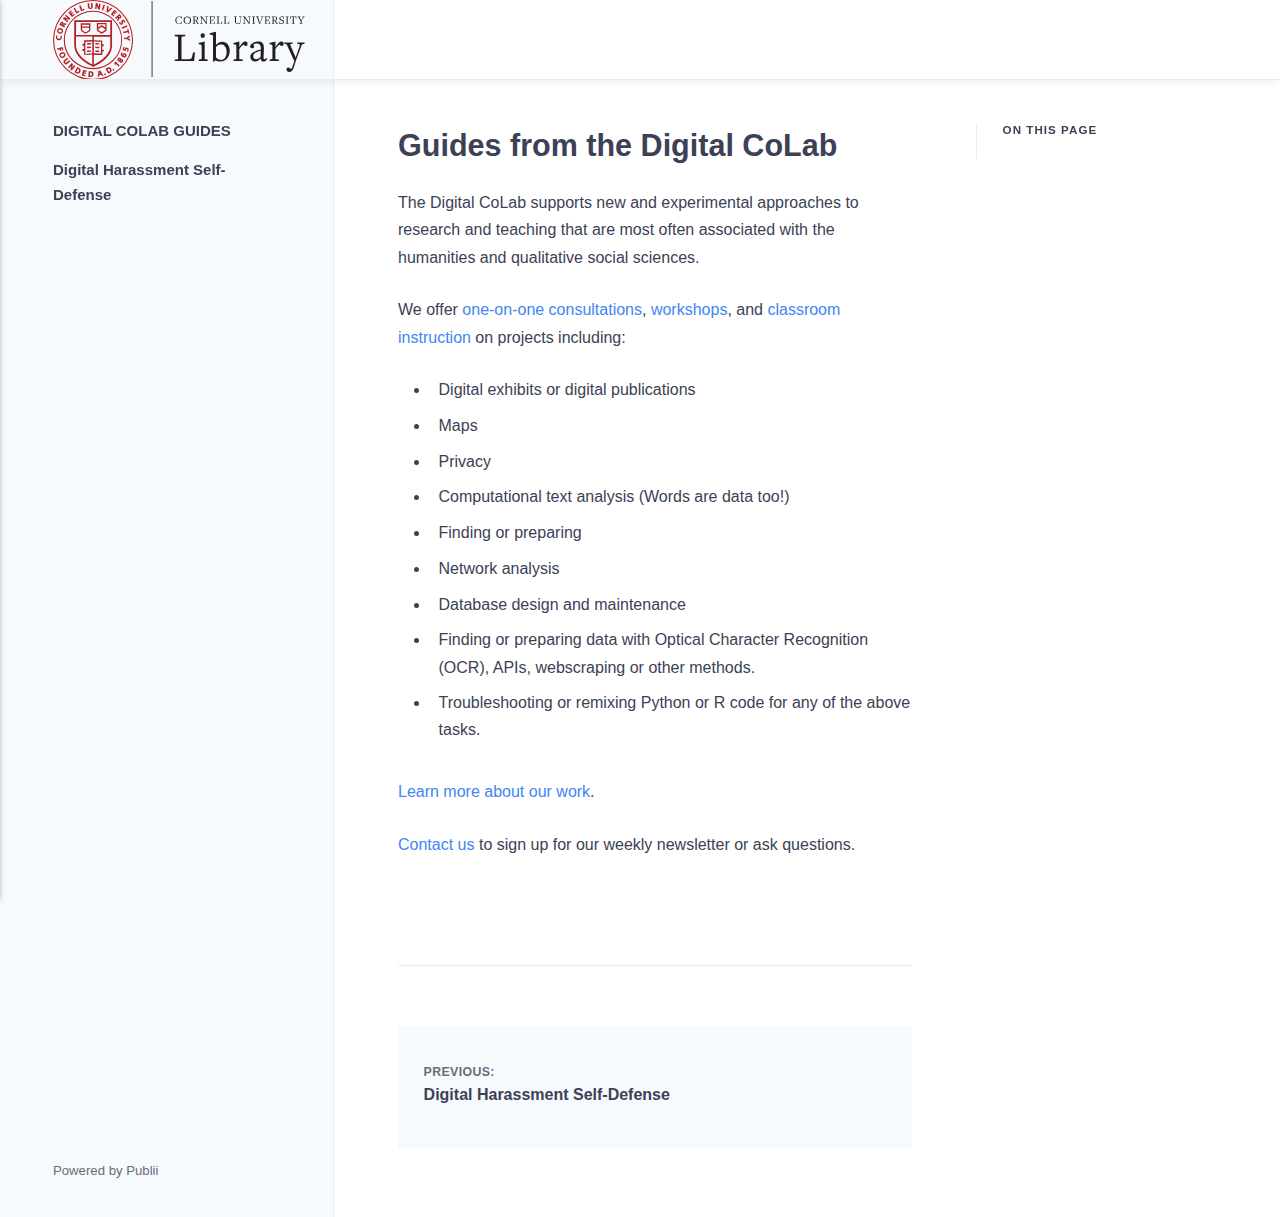
==== guide/index.html @ 0d602495 "Updated from Publii" ====
<!DOCTYPE html><html lang="en-us"><head><meta charset="utf-8"><meta http-equiv="X-UA-Compatible" content="IE=edge"><meta name="viewport" content="width=device-width,initial-scale=1"><title>Guides from the Digital CoLab - Cornell CoLab&#x27;s Guides</title><meta name="description" content="The Digital CoLab supports new and experimental approaches to research and teaching that are most often associated with the humanities and qualitative social sciences. We offer&hellip;"><meta name="generator" content="Publii Open-Source CMS for Static Site"><link rel="canonical" href="https://cornellcolab.github.io/guides/guide/"><link rel="alternate" type="application/atom+xml" href="https://cornellcolab.github.io/guides/feed.xml"><link rel="alternate" type="application/json" href="https://cornellcolab.github.io/guides/feed.json"><meta property="og:title" content="Guides from the Digital CoLab"><meta property="og:image" content="https://cornellcolab.github.io/guides/media/website/Library_Web_Red-2.svg"><meta property="og:site_name" content="Cornell CoLab's Guides"><meta property="og:description" content="The Digital CoLab supports new and experimental approaches to research and teaching that are most often associated with the humanities and qualitative social sciences. We offer&hellip;"><meta property="og:url" content="https://cornellcolab.github.io/guides/guide/"><meta property="og:type" content="article"><link rel="stylesheet" href="https://cornellcolab.github.io/guides/assets/css/style.css?v=acdc26c7298e7fc8504dfd0a45b9f94b"><link rel="stylesheet" href="https://cornellcolab.github.io/guides/assets/css/prism-dark.css?v=4cc85e12ca94c0614c9359a37eb69a0c"><script type="application/ld+json">{"@context":"http://schema.org","@type":"Article","mainEntityOfPage":{"@type":"WebPage","@id":"https://cornellcolab.github.io/guides/guide/"},"headline":"Guides from the Digital CoLab","datePublished":"2022-10-16T18:36","dateModified":"2022-10-16T18:38","image":{"@type":"ImageObject","url":"https://cornellcolab.github.io/guides/media/website/Library_Web_Red-2.svg","height":69,"width":220},"description":"The Digital CoLab supports new and experimental approaches to research and teaching that are most often associated with the humanities and qualitative social sciences. We offer&hellip;","author":{"@type":"Person","name":"The Digital CoLab at Cornell University Library","url":"https://cornellcolab.github.io/guides/authors/the-digital-colab-at-cornell-university-library/"},"publisher":{"@type":"Organization","name":"The Digital CoLab at Cornell University Library","logo":{"@type":"ImageObject","url":"https://cornellcolab.github.io/guides/media/website/Library_Web_Red-2.svg","height":69,"width":220}}}</script></head><body><header class="top"><div class="top__logo"><a class="logo" href="https://cornellcolab.github.io/guides/"><img src="https://cornellcolab.github.io/guides/media/website/Library_Web_Red-2.svg" alt="Cornell CoLab&#x27;s Guides" width="220" height="69"></a></div><button class="navbar__toggle" aria-label="Menu" aria-haspopup="true" aria-expanded="false"><span class="navbar__toggle-box"><span class="navbar__toggle-inner">Menu</span></span></button></header><main class="main"><div class="main__left"><div class="main__left-inner"><div class="main__left-content"><article class="post"><header><h1 class="post__title">Guides from the Digital CoLab</h1></header><div class="post__entry"><p>The Digital CoLab supports new and experimental approaches to research and teaching that are most often associated with the humanities and qualitative social sciences.</p><p>We offer <a href="https://digitalscholarship.library.cornell.edu/contact">one-on-one consultations</a>, <a href="https://digitalscholarship.library.cornell.edu/education">workshops</a>, and <a href="https://digitalscholarship.library.cornell.edu/contact">classroom instruction</a> on projects including:</p><ul><li>Digital exhibits or digital publications</li><li>Maps</li><li>Privacy</li><li>Computational text analysis (Words are data too!)</li><li>Finding or preparing</li><li>Network analysis</li><li>Database design and maintenance</li><li>Finding or preparing data with Optical Character Recognition (OCR), APIs, webscraping or other methods.</li><li>Troubleshooting or remixing Python or R code for any of the above tasks. </li></ul><p><a href="https://digitalscholarship.library.cornell.edu/about">Learn more about our work</a>.</p><p><a href="http://digitalscholarship.library.cornell.edu/contact">Contact us</a> to sign up for our weekly newsletter or ask questions.</p></div><footer><div class="post__footer-top"><div class="post__share"><button class="post__share-button js-post__share-button" aria-label="Share"><svg><use xlink:href="https://cornellcolab.github.io/guides/assets/svg/svg-map.svg#share"></use></svg></button><div class="post__share-popup js-post__share-popup"></div></div></div><div class="post__footer-bottom"></div></footer></article><nav><ul class="posts-nav"><li class="posts-nav__prev"><span>Previous: </span><a href="https://cornellcolab.github.io/guides/harassment/" class="invert" rel="prev" title="Digital Harassment Self-Defense">Digital Harassment Self-Defense</a></li></ul></nav></div><aside class="main__left-aside"><div class="main__left-aside__inner"><h3>On this page</h3><nav class="aside-toc" id="aside-toc"></nav></div></aside></div></div><div class="main__right"><div class="main__right-inner"><nav class="navbar"><ul class="navbar__menu"><li><span class="is-separator">DIGITAL COLAB GUIDES</span></li><li><a href="https://cornellcolab.github.io/guides/harassment/" target="_self">Digital Harassment Self-Defense</a></li></ul></nav><div class="footer main__right-footer"><div class="footer__copy">Powered by Publii</div></div></div></div></main><footer class="footer"><div class="footer__wrap"><div class="footer__inner"><div class="footer__copy">Powered by Publii</div></div></div></footer><div class="post__progress" id="js-post__progress" aria-hidden="true"></div><div class="newsletter-popup" data-show-on-scroll="800px" data-show-after-time="5000ms"><button class="btn white newsletter-popup__close">&times;</button><h3>Subscribe</h3><p>Get the latest news, updates and more delivered directly to your email inbox</p><form>...</form></div><script>window.publiiThemeMenuConfig = {    
        mobileMenuMode: 'sidebar',        
        submenuWidth: 300,        
        mobileMenuExpandableSubmenus: true,
        isHoverMenu: false,
        ariaButtonAttribute: 'aria-expanded',
   };</script><script src="https://cornellcolab.github.io/guides/assets/js/html-contents.min.js?v=169077c370ab8ca62b029845f80f7fd5" defer="defer"></script><script>document.addEventListener("DOMContentLoaded", function(event) {
            htmlContents('#aside-toc', {
                area: '.post__entry',
                top: 2,
                bottom: 3,
                listType: 'o',
                filter: function(arr) {
                    return !arr.matches('.noOutline')
                },
                addIds: true,
                addLinks: true
            });

            setTimeout(function() {
                handleActiveClass('#aside-toc');
            }, 0);
        })</script><script defer="defer" src="https://cornellcolab.github.io/guides/assets/js/scripts.min.js?v=2633843d0ec7bc1192485f15a75eb96d"></script><script>var images = document.querySelectorAll('img[loading]');

        for (var i = 0; i < images.length; i++) {
            if (images[i].complete) {
                images[i].classList.add('is-loaded');
            } else {
                images[i].addEventListener('load', function () {
                    this.classList.add('is-loaded');
                }, false);
            }
        }</script><script defer="defer" src="https://cornellcolab.github.io/guides/assets/js/prism.js?v=3f40a85448916137440d70109f6ef21e"></script><script defer="defer" src="https://cornellcolab.github.io/guides/assets/js/prism-line-numbers.min.js?v=13275d3ac10d7028cf6a6f5da276f68c"></script><script defer="defer" src="https://cornellcolab.github.io/guides/assets/js/clipboard.min.js?v=ad98572d415d2f2452845a6068a913c0"></script><script defer="defer" src="https://cornellcolab.github.io/guides/assets/js/prism-copy-to-clipboard.min.js?v=57b50bd6f44169b9bab177133c984653"></script></body></html>
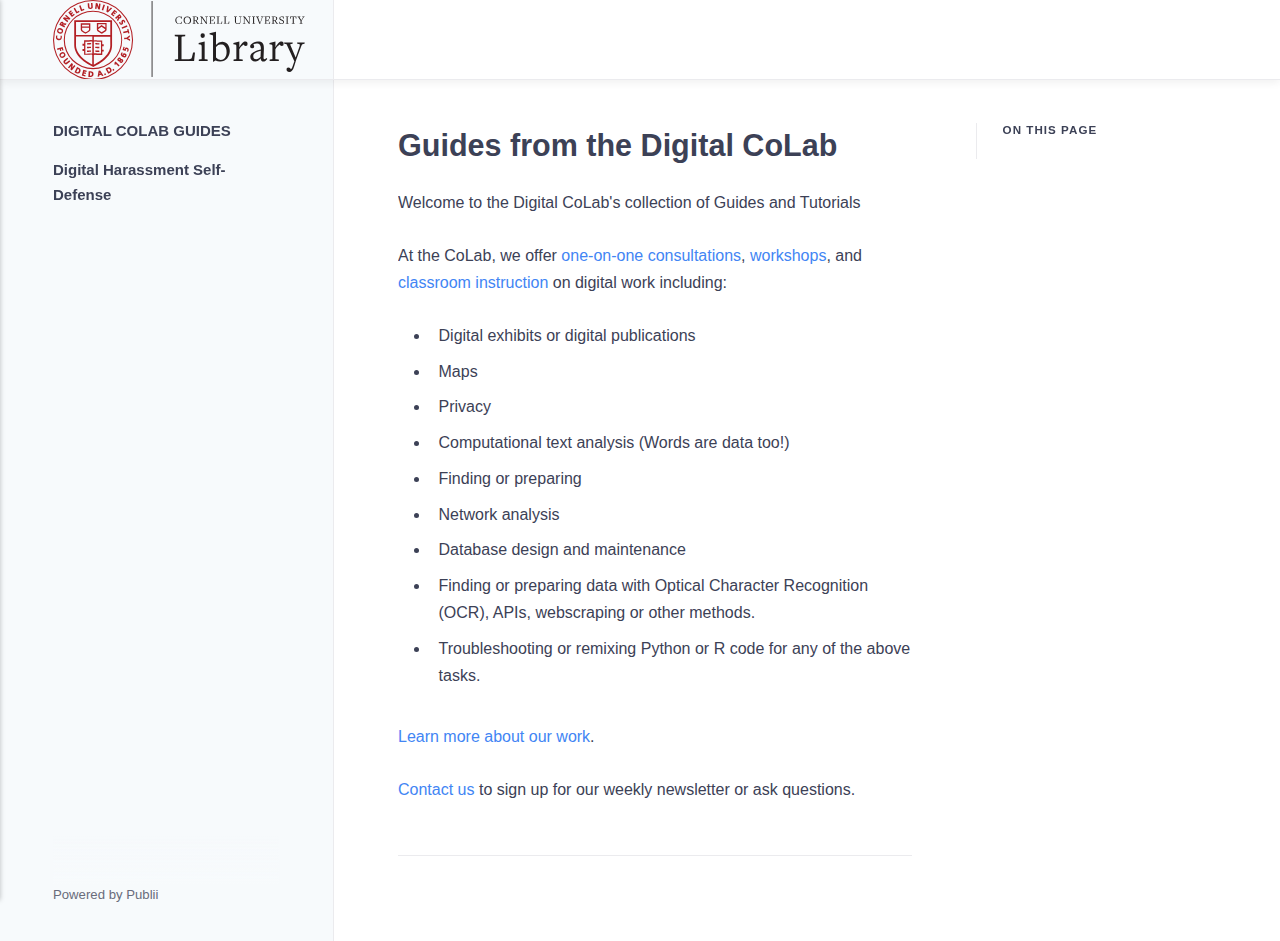
==== commit bd952995: "Updated from Publii" ====
--- a/guide/index.html
+++ b/guide/index.html
@@ -1,4 +1,4 @@
-<!DOCTYPE html><html lang="en-us"><head><meta charset="utf-8"><meta http-equiv="X-UA-Compatible" content="IE=edge"><meta name="viewport" content="width=device-width,initial-scale=1"><title>Guides from the Digital CoLab - Cornell CoLab&#x27;s Guides</title><meta name="description" content="The Digital CoLab supports new and experimental approaches to research and teaching that are most often associated with the humanities and qualitative social sciences. We offer&hellip;"><meta name="generator" content="Publii Open-Source CMS for Static Site"><link rel="canonical" href="https://cornellcolab.github.io/guides/guide/"><link rel="alternate" type="application/atom+xml" href="https://cornellcolab.github.io/guides/feed.xml"><link rel="alternate" type="application/json" href="https://cornellcolab.github.io/guides/feed.json"><meta property="og:title" content="Guides from the Digital CoLab"><meta property="og:image" content="https://cornellcolab.github.io/guides/media/website/Library_Web_Red-2.svg"><meta property="og:site_name" content="Cornell CoLab's Guides"><meta property="og:description" content="The Digital CoLab supports new and experimental approaches to research and teaching that are most often associated with the humanities and qualitative social sciences. We offer&hellip;"><meta property="og:url" content="https://cornellcolab.github.io/guides/guide/"><meta property="og:type" content="article"><link rel="stylesheet" href="https://cornellcolab.github.io/guides/assets/css/style.css?v=acdc26c7298e7fc8504dfd0a45b9f94b"><link rel="stylesheet" href="https://cornellcolab.github.io/guides/assets/css/prism-dark.css?v=4cc85e12ca94c0614c9359a37eb69a0c"><script type="application/ld+json">{"@context":"http://schema.org","@type":"Article","mainEntityOfPage":{"@type":"WebPage","@id":"https://cornellcolab.github.io/guides/guide/"},"headline":"Guides from the Digital CoLab","datePublished":"2022-10-16T18:36","dateModified":"2022-10-16T18:38","image":{"@type":"ImageObject","url":"https://cornellcolab.github.io/guides/media/website/Library_Web_Red-2.svg","height":69,"width":220},"description":"The Digital CoLab supports new and experimental approaches to research and teaching that are most often associated with the humanities and qualitative social sciences. We offer&hellip;","author":{"@type":"Person","name":"The Digital CoLab at Cornell University Library","url":"https://cornellcolab.github.io/guides/authors/the-digital-colab-at-cornell-university-library/"},"publisher":{"@type":"Organization","name":"The Digital CoLab at Cornell University Library","logo":{"@type":"ImageObject","url":"https://cornellcolab.github.io/guides/media/website/Library_Web_Red-2.svg","height":69,"width":220}}}</script></head><body><header class="top"><div class="top__logo"><a class="logo" href="https://cornellcolab.github.io/guides/"><img src="https://cornellcolab.github.io/guides/media/website/Library_Web_Red-2.svg" alt="Cornell CoLab&#x27;s Guides" width="220" height="69"></a></div><button class="navbar__toggle" aria-label="Menu" aria-haspopup="true" aria-expanded="false"><span class="navbar__toggle-box"><span class="navbar__toggle-inner">Menu</span></span></button></header><main class="main"><div class="main__left"><div class="main__left-inner"><div class="main__left-content"><article class="post"><header><h1 class="post__title">Guides from the Digital CoLab</h1></header><div class="post__entry"><p>The Digital CoLab supports new and experimental approaches to research and teaching that are most often associated with the humanities and qualitative social sciences.</p><p>We offer <a href="https://digitalscholarship.library.cornell.edu/contact">one-on-one consultations</a>, <a href="https://digitalscholarship.library.cornell.edu/education">workshops</a>, and <a href="https://digitalscholarship.library.cornell.edu/contact">classroom instruction</a> on projects including:</p><ul><li>Digital exhibits or digital publications</li><li>Maps</li><li>Privacy</li><li>Computational text analysis (Words are data too!)</li><li>Finding or preparing</li><li>Network analysis</li><li>Database design and maintenance</li><li>Finding or preparing data with Optical Character Recognition (OCR), APIs, webscraping or other methods.</li><li>Troubleshooting or remixing Python or R code for any of the above tasks. </li></ul><p><a href="https://digitalscholarship.library.cornell.edu/about">Learn more about our work</a>.</p><p><a href="http://digitalscholarship.library.cornell.edu/contact">Contact us</a> to sign up for our weekly newsletter or ask questions.</p></div><footer><div class="post__footer-top"><div class="post__share"><button class="post__share-button js-post__share-button" aria-label="Share"><svg><use xlink:href="https://cornellcolab.github.io/guides/assets/svg/svg-map.svg#share"></use></svg></button><div class="post__share-popup js-post__share-popup"></div></div></div><div class="post__footer-bottom"></div></footer></article><nav><ul class="posts-nav"><li class="posts-nav__prev"><span>Previous: </span><a href="https://cornellcolab.github.io/guides/harassment/" class="invert" rel="prev" title="Digital Harassment Self-Defense">Digital Harassment Self-Defense</a></li></ul></nav></div><aside class="main__left-aside"><div class="main__left-aside__inner"><h3>On this page</h3><nav class="aside-toc" id="aside-toc"></nav></div></aside></div></div><div class="main__right"><div class="main__right-inner"><nav class="navbar"><ul class="navbar__menu"><li><span class="is-separator">DIGITAL COLAB GUIDES</span></li><li><a href="https://cornellcolab.github.io/guides/harassment/" target="_self">Digital Harassment Self-Defense</a></li></ul></nav><div class="footer main__right-footer"><div class="footer__copy">Powered by Publii</div></div></div></div></main><footer class="footer"><div class="footer__wrap"><div class="footer__inner"><div class="footer__copy">Powered by Publii</div></div></div></footer><div class="post__progress" id="js-post__progress" aria-hidden="true"></div><div class="newsletter-popup" data-show-on-scroll="800px" data-show-after-time="5000ms"><button class="btn white newsletter-popup__close">&times;</button><h3>Subscribe</h3><p>Get the latest news, updates and more delivered directly to your email inbox</p><form>...</form></div><script>window.publiiThemeMenuConfig = {    
+<!DOCTYPE html><html lang="en-us"><head><meta charset="utf-8"><meta http-equiv="X-UA-Compatible" content="IE=edge"><meta name="viewport" content="width=device-width,initial-scale=1"><title>Guides from the Digital CoLab - Cornell CoLab&#x27;s Guides</title><meta name="description" content="Welcome to the Digital CoLab's collection of Guides and Tutorials At the CoLab, we offer one-on-one consultations, workshops, and classroom instruction on digital work including:&hellip;"><meta name="generator" content="Publii Open-Source CMS for Static Site"><link rel="canonical" href="https://cornellcolab.github.io/guides/guide/"><link rel="alternate" type="application/atom+xml" href="https://cornellcolab.github.io/guides/feed.xml"><link rel="alternate" type="application/json" href="https://cornellcolab.github.io/guides/feed.json"><meta property="og:title" content="Guides from the Digital CoLab"><meta property="og:image" content="https://cornellcolab.github.io/guides/media/website/Library_Web_Red-2.svg"><meta property="og:site_name" content="Cornell CoLab's Guides"><meta property="og:description" content="Welcome to the Digital CoLab's collection of Guides and Tutorials At the CoLab, we offer one-on-one consultations, workshops, and classroom instruction on digital work including:&hellip;"><meta property="og:url" content="https://cornellcolab.github.io/guides/guide/"><meta property="og:type" content="article"><link rel="stylesheet" href="https://cornellcolab.github.io/guides/assets/css/style.css?v=acdc26c7298e7fc8504dfd0a45b9f94b"><link rel="stylesheet" href="https://cornellcolab.github.io/guides/assets/css/prism-dark.css?v=4cc85e12ca94c0614c9359a37eb69a0c"><script type="application/ld+json">{"@context":"http://schema.org","@type":"Article","mainEntityOfPage":{"@type":"WebPage","@id":"https://cornellcolab.github.io/guides/guide/"},"headline":"Guides from the Digital CoLab","datePublished":"2022-10-16T18:36","dateModified":"2022-10-16T18:48","image":{"@type":"ImageObject","url":"https://cornellcolab.github.io/guides/media/website/Library_Web_Red-2.svg","height":69,"width":220},"description":"Welcome to the Digital CoLab's collection of Guides and Tutorials At the CoLab, we offer one-on-one consultations, workshops, and classroom instruction on digital work including:&hellip;","author":{"@type":"Person","name":"The Digital CoLab at Cornell University Library","url":"https://cornellcolab.github.io/guides/authors/the-digital-colab-at-cornell-university-library/"},"publisher":{"@type":"Organization","name":"The Digital CoLab at Cornell University Library","logo":{"@type":"ImageObject","url":"https://cornellcolab.github.io/guides/media/website/Library_Web_Red-2.svg","height":69,"width":220}}}</script></head><body><header class="top"><div class="top__logo"><a class="logo" href="https://cornellcolab.github.io/guides/"><img src="https://cornellcolab.github.io/guides/media/website/Library_Web_Red-2.svg" alt="Cornell CoLab&#x27;s Guides" width="220" height="69"></a></div><button class="navbar__toggle" aria-label="Menu" aria-haspopup="true" aria-expanded="false"><span class="navbar__toggle-box"><span class="navbar__toggle-inner">Menu</span></span></button></header><main class="main"><div class="main__left"><div class="main__left-inner"><div class="main__left-content"><article class="post"><header><h1 class="post__title">Guides from the Digital CoLab</h1></header><div class="post__entry"><p>Welcome to the Digital CoLab's collection of Guides and Tutorials</p><p>At the CoLab, we offer <a href="https://digitalscholarship.library.cornell.edu/contact">one-on-one consultations</a>, <a href="https://digitalscholarship.library.cornell.edu/education">workshops</a>, and <a href="https://digitalscholarship.library.cornell.edu/contact">classroom instruction</a> on digital work including:</p><ul><li>Digital exhibits or digital publications</li><li>Maps</li><li>Privacy</li><li>Computational text analysis (Words are data too!)</li><li>Finding or preparing</li><li>Network analysis</li><li>Database design and maintenance</li><li>Finding or preparing data with Optical Character Recognition (OCR), APIs, webscraping or other methods.</li><li>Troubleshooting or remixing Python or R code for any of the above tasks. </li></ul><p><a href="https://digitalscholarship.library.cornell.edu/about">Learn more about our work</a>.</p><p><a href="http://digitalscholarship.library.cornell.edu/contact">Contact us</a> to sign up for our weekly newsletter or ask questions.</p></div><footer><div class="post__footer-bottom"></div></footer></article></div><aside class="main__left-aside"><div class="main__left-aside__inner"><h3>On this page</h3><nav class="aside-toc" id="aside-toc"></nav></div></aside></div></div><div class="main__right"><div class="main__right-inner"><nav class="navbar"><ul class="navbar__menu"><li><span class="is-separator">DIGITAL COLAB GUIDES</span></li><li><a href="https://cornellcolab.github.io/guides/harassment/" target="_self">Digital Harassment Self-Defense</a></li></ul></nav><div class="footer main__right-footer"><div class="footer__copy">Powered by Publii</div></div></div></div></main><footer class="footer"><div class="footer__wrap"><div class="footer__inner"><div class="footer__copy">Powered by Publii</div></div></div></footer><div class="newsletter-popup" data-show-on-scroll="800px" data-show-after-time="5000ms"><button class="btn white newsletter-popup__close">&times;</button><h3>Subscribe</h3><p>Get the latest news, updates and more delivered directly to your email inbox</p><form>...</form></div><script>window.publiiThemeMenuConfig = {    
         mobileMenuMode: 'sidebar',        
         submenuWidth: 300,        
         mobileMenuExpandableSubmenus: true,
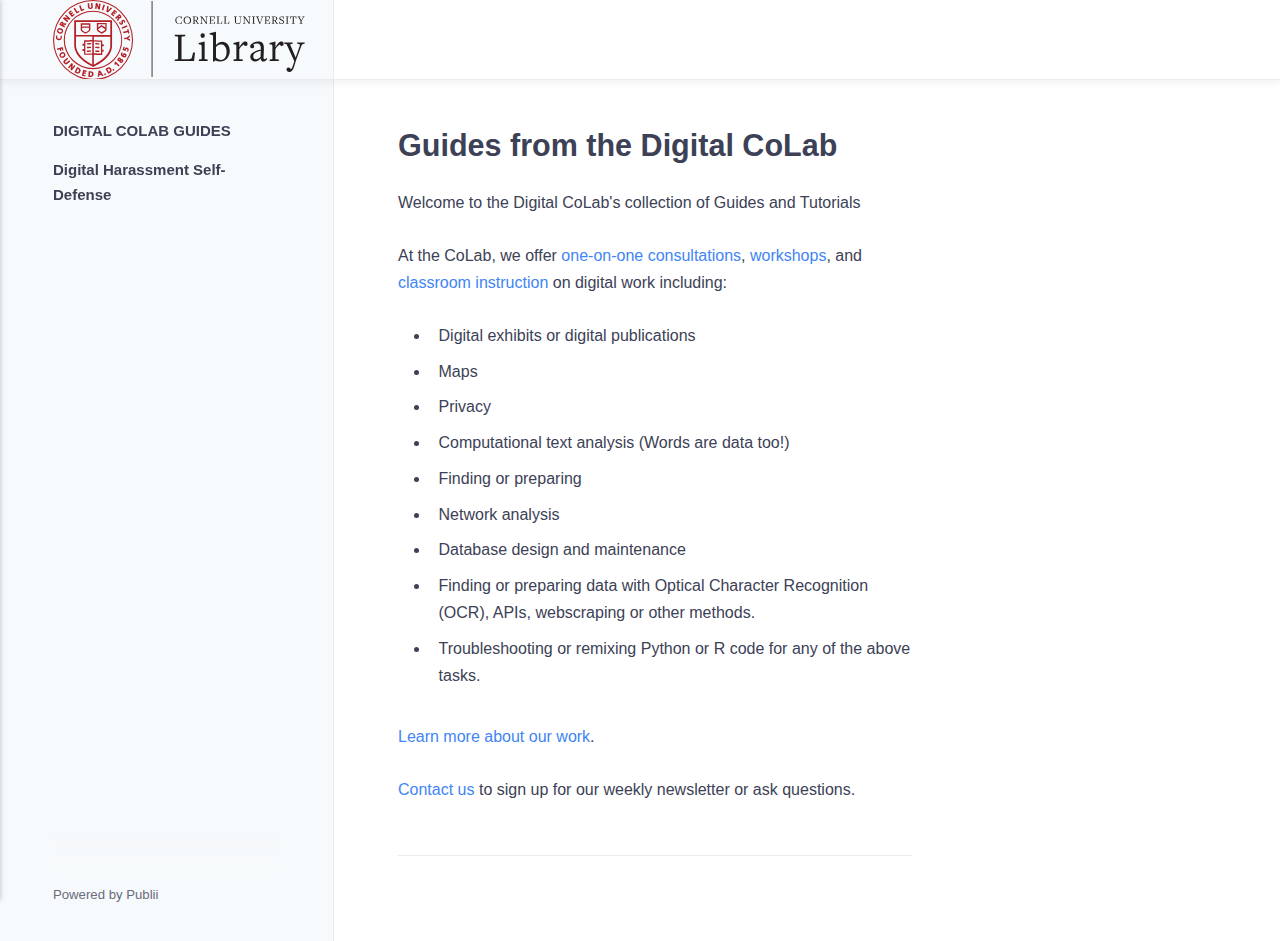
==== commit 54a657ec: "Updated from Publii" ====
--- a/guide/index.html
+++ b/guide/index.html
@@ -1,26 +1,10 @@
-<!DOCTYPE html><html lang="en-us"><head><meta charset="utf-8"><meta http-equiv="X-UA-Compatible" content="IE=edge"><meta name="viewport" content="width=device-width,initial-scale=1"><title>Guides from the Digital CoLab - Cornell CoLab&#x27;s Guides</title><meta name="description" content="Welcome to the Digital CoLab's collection of Guides and Tutorials At the CoLab, we offer one-on-one consultations, workshops, and classroom instruction on digital work including:&hellip;"><meta name="generator" content="Publii Open-Source CMS for Static Site"><link rel="canonical" href="https://cornellcolab.github.io/guides/guide/"><link rel="alternate" type="application/atom+xml" href="https://cornellcolab.github.io/guides/feed.xml"><link rel="alternate" type="application/json" href="https://cornellcolab.github.io/guides/feed.json"><meta property="og:title" content="Guides from the Digital CoLab"><meta property="og:image" content="https://cornellcolab.github.io/guides/media/website/Library_Web_Red-2.svg"><meta property="og:site_name" content="Cornell CoLab's Guides"><meta property="og:description" content="Welcome to the Digital CoLab's collection of Guides and Tutorials At the CoLab, we offer one-on-one consultations, workshops, and classroom instruction on digital work including:&hellip;"><meta property="og:url" content="https://cornellcolab.github.io/guides/guide/"><meta property="og:type" content="article"><link rel="stylesheet" href="https://cornellcolab.github.io/guides/assets/css/style.css?v=acdc26c7298e7fc8504dfd0a45b9f94b"><link rel="stylesheet" href="https://cornellcolab.github.io/guides/assets/css/prism-dark.css?v=4cc85e12ca94c0614c9359a37eb69a0c"><script type="application/ld+json">{"@context":"http://schema.org","@type":"Article","mainEntityOfPage":{"@type":"WebPage","@id":"https://cornellcolab.github.io/guides/guide/"},"headline":"Guides from the Digital CoLab","datePublished":"2022-10-16T18:36","dateModified":"2022-10-16T18:48","image":{"@type":"ImageObject","url":"https://cornellcolab.github.io/guides/media/website/Library_Web_Red-2.svg","height":69,"width":220},"description":"Welcome to the Digital CoLab's collection of Guides and Tutorials At the CoLab, we offer one-on-one consultations, workshops, and classroom instruction on digital work including:&hellip;","author":{"@type":"Person","name":"The Digital CoLab at Cornell University Library","url":"https://cornellcolab.github.io/guides/authors/the-digital-colab-at-cornell-university-library/"},"publisher":{"@type":"Organization","name":"The Digital CoLab at Cornell University Library","logo":{"@type":"ImageObject","url":"https://cornellcolab.github.io/guides/media/website/Library_Web_Red-2.svg","height":69,"width":220}}}</script></head><body><header class="top"><div class="top__logo"><a class="logo" href="https://cornellcolab.github.io/guides/"><img src="https://cornellcolab.github.io/guides/media/website/Library_Web_Red-2.svg" alt="Cornell CoLab&#x27;s Guides" width="220" height="69"></a></div><button class="navbar__toggle" aria-label="Menu" aria-haspopup="true" aria-expanded="false"><span class="navbar__toggle-box"><span class="navbar__toggle-inner">Menu</span></span></button></header><main class="main"><div class="main__left"><div class="main__left-inner"><div class="main__left-content"><article class="post"><header><h1 class="post__title">Guides from the Digital CoLab</h1></header><div class="post__entry"><p>Welcome to the Digital CoLab's collection of Guides and Tutorials</p><p>At the CoLab, we offer <a href="https://digitalscholarship.library.cornell.edu/contact">one-on-one consultations</a>, <a href="https://digitalscholarship.library.cornell.edu/education">workshops</a>, and <a href="https://digitalscholarship.library.cornell.edu/contact">classroom instruction</a> on digital work including:</p><ul><li>Digital exhibits or digital publications</li><li>Maps</li><li>Privacy</li><li>Computational text analysis (Words are data too!)</li><li>Finding or preparing</li><li>Network analysis</li><li>Database design and maintenance</li><li>Finding or preparing data with Optical Character Recognition (OCR), APIs, webscraping or other methods.</li><li>Troubleshooting or remixing Python or R code for any of the above tasks. </li></ul><p><a href="https://digitalscholarship.library.cornell.edu/about">Learn more about our work</a>.</p><p><a href="http://digitalscholarship.library.cornell.edu/contact">Contact us</a> to sign up for our weekly newsletter or ask questions.</p></div><footer><div class="post__footer-bottom"></div></footer></article></div><aside class="main__left-aside"><div class="main__left-aside__inner"><h3>On this page</h3><nav class="aside-toc" id="aside-toc"></nav></div></aside></div></div><div class="main__right"><div class="main__right-inner"><nav class="navbar"><ul class="navbar__menu"><li><span class="is-separator">DIGITAL COLAB GUIDES</span></li><li><a href="https://cornellcolab.github.io/guides/harassment/" target="_self">Digital Harassment Self-Defense</a></li></ul></nav><div class="footer main__right-footer"><div class="footer__copy">Powered by Publii</div></div></div></div></main><footer class="footer"><div class="footer__wrap"><div class="footer__inner"><div class="footer__copy">Powered by Publii</div></div></div></footer><div class="newsletter-popup" data-show-on-scroll="800px" data-show-after-time="5000ms"><button class="btn white newsletter-popup__close">&times;</button><h3>Subscribe</h3><p>Get the latest news, updates and more delivered directly to your email inbox</p><form>...</form></div><script>window.publiiThemeMenuConfig = {    
+<!DOCTYPE html><html lang="en-us"><head><meta charset="utf-8"><meta http-equiv="X-UA-Compatible" content="IE=edge"><meta name="viewport" content="width=device-width,initial-scale=1"><title>Guides from the Digital CoLab - Cornell CoLab&#x27;s Guides</title><meta name="description" content="Welcome to the Digital CoLab's collection of Guides and Tutorials At the CoLab, we offer one-on-one consultations, workshops, and classroom instruction on digital work including:&hellip;"><meta name="generator" content="Publii Open-Source CMS for Static Site"><link rel="canonical" href="https://cornellcolab.github.io/guides/guide/"><link rel="alternate" type="application/atom+xml" href="https://cornellcolab.github.io/guides/feed.xml"><link rel="alternate" type="application/json" href="https://cornellcolab.github.io/guides/feed.json"><meta property="og:title" content="Guides from the Digital CoLab"><meta property="og:image" content="https://cornellcolab.github.io/guides/media/website/Library_Web_Red-2.svg"><meta property="og:site_name" content="Cornell CoLab's Guides"><meta property="og:description" content="Welcome to the Digital CoLab's collection of Guides and Tutorials At the CoLab, we offer one-on-one consultations, workshops, and classroom instruction on digital work including:&hellip;"><meta property="og:url" content="https://cornellcolab.github.io/guides/guide/"><meta property="og:type" content="article"><link rel="stylesheet" href="https://cornellcolab.github.io/guides/assets/css/style.css?v=acdc26c7298e7fc8504dfd0a45b9f94b"><link rel="stylesheet" href="https://cornellcolab.github.io/guides/assets/css/prism-dark.css?v=4cc85e12ca94c0614c9359a37eb69a0c"><script type="application/ld+json">{"@context":"http://schema.org","@type":"Article","mainEntityOfPage":{"@type":"WebPage","@id":"https://cornellcolab.github.io/guides/guide/"},"headline":"Guides from the Digital CoLab","datePublished":"2022-10-16T18:36","dateModified":"2022-10-18T12:37","image":{"@type":"ImageObject","url":"https://cornellcolab.github.io/guides/media/website/Library_Web_Red-2.svg","height":69,"width":220},"description":"Welcome to the Digital CoLab's collection of Guides and Tutorials At the CoLab, we offer one-on-one consultations, workshops, and classroom instruction on digital work including:&hellip;","author":{"@type":"Person","name":"The Digital CoLab at Cornell University Library","url":"https://cornellcolab.github.io/guides/authors/the-digital-colab-at-cornell-university-library/"},"publisher":{"@type":"Organization","name":"The Digital CoLab at Cornell University Library","logo":{"@type":"ImageObject","url":"https://cornellcolab.github.io/guides/media/website/Library_Web_Red-2.svg","height":69,"width":220}}}</script></head><body><header class="top"><div class="top__logo"><a class="logo" href="https://cornellcolab.github.io/guides/"><img src="https://cornellcolab.github.io/guides/media/website/Library_Web_Red-2.svg" alt="Cornell CoLab&#x27;s Guides" width="220" height="69"></a></div><button class="navbar__toggle" aria-label="Menu" aria-haspopup="true" aria-expanded="false"><span class="navbar__toggle-box"><span class="navbar__toggle-inner">Menu</span></span></button></header><main class="main"><div class="main__left"><div class="main__left-inner"><div class="main__left-content"><article class="post"><header><h1 class="post__title">Guides from the Digital CoLab</h1></header><div class="post__entry"><p>Welcome to the Digital CoLab's collection of Guides and Tutorials</p><p>At the CoLab, we offer <a href="https://digitalscholarship.library.cornell.edu/contact">one-on-one consultations</a>, <a href="https://digitalscholarship.library.cornell.edu/education">workshops</a>, and <a href="https://digitalscholarship.library.cornell.edu/contact">classroom instruction</a> on digital work including:</p><ul><li>Digital exhibits or digital publications</li><li>Maps</li><li>Privacy</li><li>Computational text analysis (Words are data too!)</li><li>Finding or preparing</li><li>Network analysis</li><li>Database design and maintenance</li><li>Finding or preparing data with Optical Character Recognition (OCR), APIs, webscraping or other methods.</li><li>Troubleshooting or remixing Python or R code for any of the above tasks. </li></ul><p><a href="https://digitalscholarship.library.cornell.edu/about">Learn more about our work</a>.</p><p><a href="http://digitalscholarship.library.cornell.edu/contact">Contact us</a> to sign up for our weekly newsletter or ask questions.</p></div><footer><div class="post__footer-bottom"></div></footer></article></div></div></div><div class="main__right"><div class="main__right-inner"><nav class="navbar"><ul class="navbar__menu"><li><span class="is-separator">DIGITAL COLAB GUIDES</span></li><li><a href="https://cornellcolab.github.io/guides/harassment/" target="_self">Digital Harassment Self-Defense</a></li></ul></nav><div class="footer main__right-footer"><div class="footer__copy">Powered by Publii</div></div></div></div></main><footer class="footer"><div class="footer__wrap"><div class="footer__inner"><div class="footer__copy">Powered by Publii</div></div></div></footer><script>window.publiiThemeMenuConfig = {    
         mobileMenuMode: 'sidebar',        
         submenuWidth: 300,        
         mobileMenuExpandableSubmenus: true,
         isHoverMenu: false,
         ariaButtonAttribute: 'aria-expanded',
-   };</script><script src="https://cornellcolab.github.io/guides/assets/js/html-contents.min.js?v=169077c370ab8ca62b029845f80f7fd5" defer="defer"></script><script>document.addEventListener("DOMContentLoaded", function(event) {
-            htmlContents('#aside-toc', {
-                area: '.post__entry',
-                top: 2,
-                bottom: 3,
-                listType: 'o',
-                filter: function(arr) {
-                    return !arr.matches('.noOutline')
-                },
-                addIds: true,
-                addLinks: true
-            });
-
-            setTimeout(function() {
-                handleActiveClass('#aside-toc');
-            }, 0);
-        })</script><script defer="defer" src="https://cornellcolab.github.io/guides/assets/js/scripts.min.js?v=2633843d0ec7bc1192485f15a75eb96d"></script><script>var images = document.querySelectorAll('img[loading]');
+   };</script><script defer="defer" src="https://cornellcolab.github.io/guides/assets/js/scripts.min.js?v=2633843d0ec7bc1192485f15a75eb96d"></script><script>var images = document.querySelectorAll('img[loading]');
 
         for (var i = 0; i < images.length; i++) {
             if (images[i].complete) {
